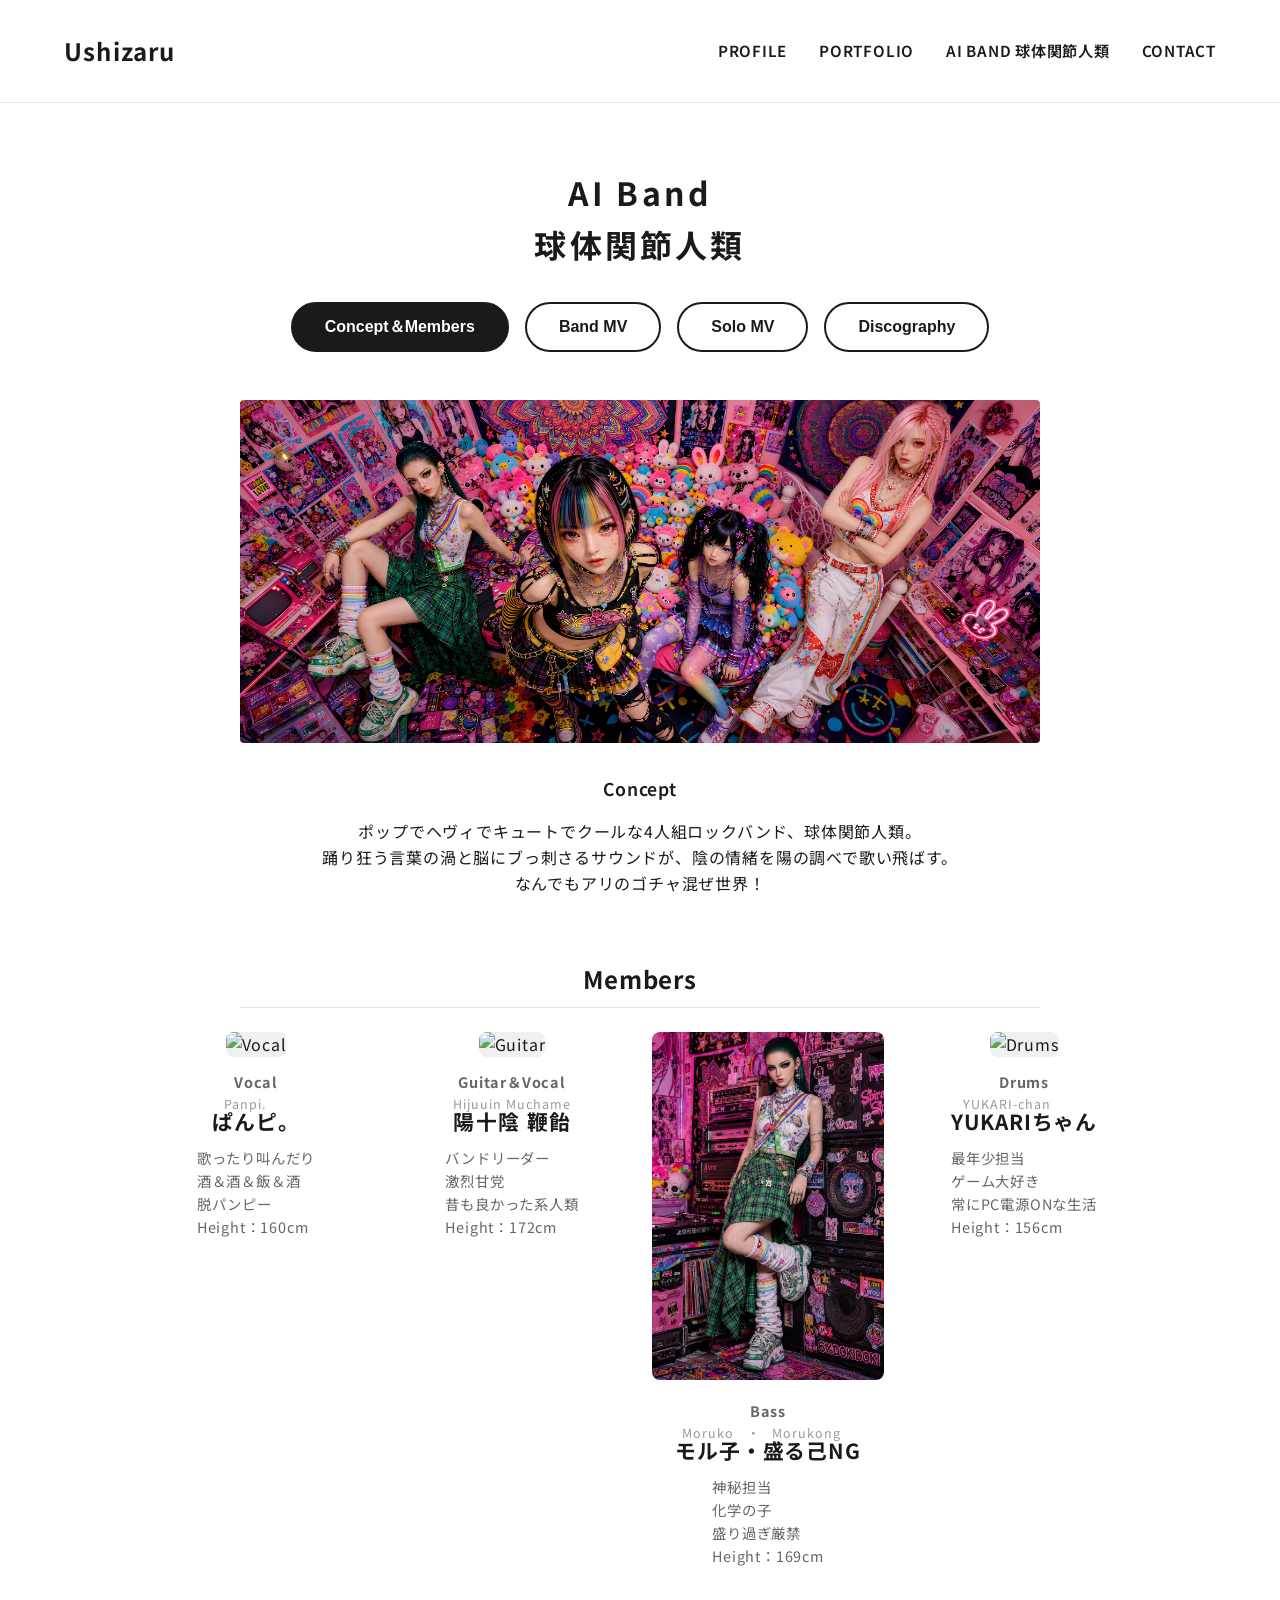
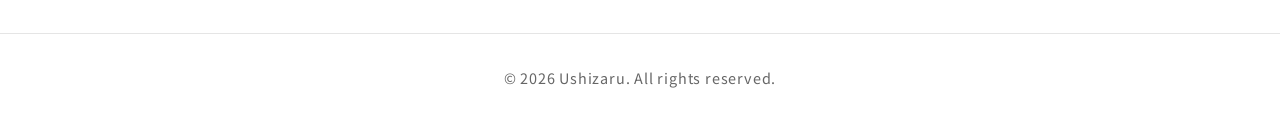
==== band.html @ 7db205f0 "Add files via upload" ====
<!DOCTYPE html>
<html lang="ja">

<head>
    <meta charset="UTF-8">
    <meta name="viewport" content="width=device-width, initial-scale=1.0">
    <title>Ushizaru | AI Band 球体関節人類</title>
    <link rel="icon" href="img/profile.jpg">
    <link rel="apple-touch-icon" href="img/profile.jpg">
    <link rel="stylesheet" href="css/style.css">
    <link rel="stylesheet" href="https://cdnjs.cloudflare.com/ajax/libs/font-awesome/6.4.0/css/all.min.css">
</head>

<body>
    <header>
        <div class="logo">
            <a href="index.html">Ushizaru</a>
        </div>
        <div class="hamburger">
            <span></span>
            <span></span>
            <span></span>
        </div>
        <nav>
            <ul class="nav-menu">
                <li><a href="profile.html">Profile</a></li>
                <li><a href="works.html">Portfolio</a></li>
                <li><a href="band.html">AI BAND 球体関節人類</a></li>
                <li><a href="contact.html">Contact</a></li>
            </ul>
        </nav>
    </header>

    <main>
        <h1 class="section-title">AI Band<br>球体関節人類</h1>

        <!-- タブボタン -->
        <div class="works-tabs" style="margin-top: 2rem;">
            <button class="tab-btn active" data-target="tab-concept">Concept＆Members</button>
            <button class="tab-btn" data-target="tab-band-mv">Band MV</button>
            <button class="tab-btn" data-target="tab-solo-mv">Solo MV</button>
            <button class="tab-btn" data-target="tab-discography">Discography</button>
        </div>

        <!-- Concept＆Members タブ -->
        <div id="tab-concept" class="tab-content active">
            <section class="band-hero">
                <!-- 球体関節人類の画像をここに入れてね -->
                <div class="band-image"
                    style="background-image: url('img/band.png'); background-size: cover; background-position: center;">
                </div>

                <div class="band-concept">
                    <p style="font-size: 1.1rem; margin-bottom: 1rem; font-weight: 600;">Concept</p>
                    <p>ポップでヘヴィでキュートでクールな4人組ロックバンド、球体関節人類。</p>
                    <p>踊り狂う言葉の渦と脳にブっ刺さるサウンドが、陰の情緒を陽の調べで歌い飛ばす。</p>
                    <p>なんでもアリのゴチャ混ぜ世界！</p>
                </div>
            </section>

            <!-- メンバー紹介などの追加セクション -->
            <h2
                style="margin-bottom: 1.5rem; text-align: center; border-bottom: 1px solid var(--border-color); padding-bottom: 0.5rem; max-width: 800px; margin-left: auto; margin-right: auto;">
                Members</h2>
            <div class="members-grid">
                <!-- メンバー1 -->
                <div class="member-card">
                    <img src="img/Vocal.png" alt="Vocal" class="member-image">
                    <div style="font-size: 0.9rem; color: #666; font-weight: bold; margin-bottom: 0.3rem;">Vocal</div>
                    <h3 style="margin-top: 0; margin-bottom: 0.5rem; font-size: 1.3rem;">
                        <ruby>ぱんピ。<rt style="font-size: 0.6em; color: #999; font-weight: normal; letter-spacing: 1px;">
                                Panpi.</rt></ruby>
                    </h3>
                    <p
                        style="font-size: 0.9rem; color: #666; text-align: left; line-height: 1.6; display: inline-block; margin: 0 auto;">
                        歌ったり叫んだり<br>
                        酒＆酒＆飯＆酒<br>
                        脱パンピー<br>
                        Height：160cm
                    </p>
                </div>
                <!-- メンバー2 -->
                <div class="member-card">
                    <img src="img/Guitar.png" alt="Guitar" class="member-image">
                    <div style="font-size: 0.9rem; color: #666; font-weight: bold; margin-bottom: 0.3rem;">Guitar＆Vocal
                    </div>
                    <h3 style="margin-top: 0; margin-bottom: 0.5rem; font-size: 1.3rem;">
                        <ruby>陽十陰 鞭飴<rt
                                style="font-size: 0.6em; color: #999; font-weight: normal; letter-spacing: 1px;">
                                Hijuuin Muchame
                            </rt></ruby>
                    </h3>
                    <p
                        style="font-size: 0.9rem; color: #666; text-align: left; line-height: 1.6; display: inline-block; margin: 0 auto;">
                        バンドリーダー<br>
                        激烈甘党<br>
                        昔も良かった系人類<br>
                        Height：172cm
                    </p>
                </div>
                <!-- メンバー3 -->
                <div class="member-card">
                    <img src="img/Bass.png" alt="Bass" class="member-image">
                    <div style="font-size: 0.9rem; color: #666; font-weight: bold; margin-bottom: 0.3rem;">Bass</div>
                    <h3 style="margin-top: 0; margin-bottom: 0.5rem; font-size: 1.3rem;">
                        <ruby>モル子・盛る己NG<rt
                                style="font-size: 0.6em; color: #999; font-weight: normal; letter-spacing: 1px;">
                                Moruko・Morukong
                            </rt></ruby>
                    </h3>
                    <p
                        style="font-size: 0.9rem; color: #666; text-align: left; line-height: 1.6; display: inline-block; margin: 0 auto;">
                        神秘担当<br>
                        化学の子<br>
                        盛り過ぎ厳禁<br>
                        Height：169cm
                    </p>
                </div>
                <!-- メンバー4 -->
                <div class="member-card">
                    <img src="img/Drums.png" alt="Drums" class="member-image">
                    <div style="font-size: 0.9rem; color: #666; font-weight: bold; margin-bottom: 0.3rem;">Drums</div>
                    <h3 style="margin-top: 0; margin-bottom: 0.5rem; font-size: 1.3rem;">
                        <ruby>YUKARIちゃん<rt
                                style="font-size: 0.6em; color: #999; font-weight: normal; letter-spacing: 1px;">
                                YUKARI-chan
                            </rt></ruby>
                    </h3>
                    <p
                        style="font-size: 0.9rem; color: #666; text-align: left; line-height: 1.6; display: inline-block; margin: 0 auto;">
                        最年少担当<br>
                        ゲーム大好き<br>
                        常にPC電源ONな生活<br>
                        Height：156cm
                    </p>
                </div>
            </div>
        </div>

        <!-- Band MV タブ -->
        <div id="tab-band-mv" class="tab-content">
            <h2
                style="margin-bottom: 1.5rem; text-align: center; border-bottom: 1px solid var(--border-color); padding-bottom: 0.5rem; max-width: 800px; margin-left: auto; margin-right: auto;">
                Band MV
            </h2>
            <div class="works-grid" style="margin-bottom: 4rem;">
                <!-- 1 -->
                <div class="work-item">
                    <div class="latest-badge">LATEST</div>
                    <div class="youtube-thumbnail" data-video-id="E4r0-ktwaiE"></div>
                    <h3 class="work-title" style="margin-top: 1rem; font-size: 1.1rem;">LEUCISM</h3>
                </div>
                <!-- 2 -->
                <div class="work-item">
                    <div class="youtube-thumbnail" data-video-id="lj90clzRVlk"></div>
                    <h3 class="work-title" style="margin-top: 1rem; font-size: 1.1rem;">夕辱晒し</h3>
                </div>
                <!-- 3 -->
                <div class="work-item">
                    <div class="youtube-thumbnail" data-video-id="AKvztmyL7lQ"></div>
                    <h3 class="work-title" style="margin-top: 1rem; font-size: 1.1rem;">真理 on ネット-MARIONETTE- Live
                        ver</h3>
                </div>
                <!-- 4 -->
                <div class="work-item">
                    <div class="youtube-thumbnail" data-video-id="7z_bVMbMSkY"></div>
                    <h3 class="work-title" style="margin-top: 1rem; font-size: 1.1rem;">金切心中反吐咲百景娯身転生</h3>
                </div>
                <!-- 5 -->
                <div class="work-item">
                    <div class="youtube-thumbnail" data-video-id="CxeiDDTMzu4"></div>
                    <h3 class="work-title" style="margin-top: 1rem; font-size: 1.1rem;">理想郷中毒</h3>
                </div>
                <!-- 6 -->
                <div class="work-item">
                    <div class="youtube-thumbnail" data-video-id="qsTCOi7Ie20"></div>
                    <h3 class="work-title" style="margin-top: 1rem; font-size: 1.1rem;">ロンジテ・アンガーロジック</h3>
                </div>
                <!-- 7 -->
                <div class="work-item">
                    <div class="youtube-thumbnail" data-video-id="27Et01QdaZ0"></div>
                    <h3 class="work-title" style="margin-top: 1rem; font-size: 1.1rem;">染幸抗幸</h3>
                </div>
                <!-- 8 -->
                <div class="work-item">
                    <div class="youtube-thumbnail" data-video-id="pUdSDhgJJxk"></div>
                    <h3 class="work-title" style="margin-top: 1rem; font-size: 1.1rem;">水とサイダー。</h3>
                </div>
                <!-- 9 -->
                <div class="work-item">
                    <div class="youtube-thumbnail" data-video-id="qEmxkUplVJE"></div>
                    <h3 class="work-title" style="margin-top: 1rem; font-size: 1.1rem;">虚無っち</h3>
                </div>
                <!-- 10 -->
                <div class="work-item">
                    <div class="youtube-thumbnail" data-video-id="flZ5TppDbv8"></div>
                    <h3 class="work-title" style="margin-top: 1rem; font-size: 1.1rem;">TOKYO百連葬</h3>
                </div>
                <!-- 11 -->
                <div class="work-item">
                    <div class="youtube-thumbnail" data-video-id="aQLSv_ZT2CM"></div>
                    <h3 class="work-title" style="margin-top: 1rem; font-size: 1.1rem;">FACIAL SADISM</h3>
                </div>
                <!-- 12 -->
                <div class="work-item">
                    <div class="youtube-thumbnail" data-video-id="zBiKCivqgqY"></div>
                    <h3 class="work-title" style="margin-top: 1rem; font-size: 1.1rem;">弩・ドールハウス</h3>
                </div>
                <!-- 13 -->
                <div class="work-item">
                    <div class="youtube-thumbnail" data-video-id="CE_X6Upo-Lg"></div>
                    <h3 class="work-title" style="margin-top: 1rem; font-size: 1.1rem;">真理 on ネット-MARIONETTE-</h3>
                </div>
                <!-- 14 -->
                <div class="work-item">
                    <div class="youtube-thumbnail" data-video-id="Fg58PLaucBs"></div>
                    <h3 class="work-title" style="margin-top: 1rem; font-size: 1.1rem;">天棄予報</h3>
                </div>
                <!-- 15 -->
                <div class="work-item">
                    <div class="youtube-thumbnail" data-video-id="m--IU5EXL2I"></div>
                    <h3 class="work-title" style="margin-top: 1rem; font-size: 1.1rem;">好Kick！</h3>
                </div>
                <!-- 16 -->
                <div class="work-item">
                    <div class="youtube-thumbnail" data-video-id="s--e0oDsD2E"></div>
                    <h3 class="work-title" style="margin-top: 1rem; font-size: 1.1rem;">公然加虐DISGUST</h3>
                </div>
                <!-- 17 -->
                <div class="work-item">
                    <div class="youtube-thumbnail" data-video-id="Iwad5uvwRS4"></div>
                    <h3 class="work-title" style="margin-top: 1rem; font-size: 1.1rem;">幸害</h3>
                </div>
                <!-- 18 -->
                <div class="work-item">
                    <div class="youtube-thumbnail" data-video-id="NyTBk6dZ0Lc"></div>
                    <h3 class="work-title" style="margin-top: 1rem; font-size: 1.1rem;">ハッピー♡パピルス攻撃</h3>
                </div>
            </div>
        </div>

        <!-- Solo MV タブ -->
        <div id="tab-solo-mv" class="tab-content">
            <h2
                style="margin-bottom: 1.5rem; text-align: center; border-bottom: 1px solid var(--border-color); padding-bottom: 0.5rem; max-width: 800px; margin-left: auto; margin-right: auto;">
                Solo MV
            </h2>
            <div class="works-grid" style="margin-bottom: 4rem;">
                <!-- 1 -->
                <div class="work-item">
                    <div class="latest-badge">LATEST</div>
                    <div class="youtube-thumbnail" data-video-id="PFSzWEXIK48"></div>
                    <h3 class="work-title" style="margin-top: 1rem; font-size: 1.1rem;">介錯異っ血♡えくすキュン死ょなー！！</h3>
                </div>
                <!-- 2 -->
                <div class="work-item">
                    <div class="youtube-thumbnail" data-video-id="9FZiJ4tY6hM"></div>
                    <h3 class="work-title" style="margin-top: 1rem; font-size: 1.1rem;">暴きゅん♡他愛乱闘</h3>
                </div>
                <!-- 3 -->
                <div class="work-item">
                    <div class="youtube-thumbnail" data-video-id="NsWInCoyZQw"></div>
                    <h3 class="work-title" style="margin-top: 1rem; font-size: 1.1rem;">疑次元sin世界</h3>
                </div>
                <!-- 4 -->
                <div class="work-item">
                    <div class="youtube-thumbnail" data-video-id="GPgui5dxl4E"></div>
                    <h3 class="work-title" style="margin-top: 1rem; font-size: 1.1rem;">VESWIANIA</h3>
                </div>
                <!-- 5 -->
                <div class="work-item">
                    <div class="youtube-thumbnail" data-video-id="AJ6N-JhRSpk"></div>
                    <h3 class="work-title" style="margin-top: 1rem; font-size: 1.1rem;">斑に薄紅</h3>
                </div>
                <!-- 6 -->
                <div class="work-item">
                    <div class="youtube-thumbnail" data-video-id="ukobfkgOa4o"></div>
                    <h3 class="work-title" style="margin-top: 1rem; font-size: 1.1rem;">やみしゅき♡堕chu獄♡ぶろっく</h3>
                </div>
                <!-- 7 -->
                <div class="work-item">
                    <div class="youtube-thumbnail" data-video-id="N46IPtscfzo"></div>
                    <h3 class="work-title" style="margin-top: 1rem; font-size: 1.1rem;">仮想エネミーネブライザー</h3>
                </div>
                <!-- 8 -->
                <div class="work-item">
                    <div class="youtube-thumbnail" data-video-id="A8GAvv8Zxw0"></div>
                    <h3 class="work-title" style="margin-top: 1rem; font-size: 1.1rem;">NETHIS SHRAGOR</h3>
                </div>
                <!-- 9 -->
                <div class="work-item">
                    <div class="youtube-thumbnail" data-video-id="DgG_gHiGgDU"></div>
                    <h3 class="work-title" style="margin-top: 1rem; font-size: 1.1rem;">鋼、幻に鳴り</h3>
                </div>
            </div>
        </div>

        <!-- Discography タブ -->
        <div id="tab-discography" class="tab-content">
            <h2
                style="margin-bottom: 1.5rem; text-align: center; border-bottom: 1px solid var(--border-color); padding-bottom: 0.5rem; max-width: 800px; margin-left: auto; margin-right: auto;">
                Discography
            </h2>
            
            <div style="max-width: 800px; margin: 0 auto 2rem auto; display: flex; flex-wrap: wrap; gap: 3rem; align-items: stretch;">
                <!-- 左側：ジャケット画像 -->
                <div style="flex: 1 1 300px; text-align: center; display: flex; align-items: center; justify-content: center;">
                    <img src="img/1st_album.png" alt="1st Album 球体関節世界" style="width: 100%; max-width: 350px; border-radius: 8px; box-shadow: 0 4px 15px rgba(0,0,0,0.2);">
                </div>
                
                <!-- 右側：アルバム情報 -->
                <div style="flex: 1 1 300px; display: flex; flex-direction: column; justify-content: space-between;">
                    <div>
                        <div style="font-weight: bold; color: var(--accent-color); margin-bottom: 0.3rem; letter-spacing: 1px; font-size: 0.9rem;">1st Digital Album</div>
                        <h3 style="font-size: 1.8rem; margin-top: 0; margin-bottom: 0.8rem;">球体関節世界</h3>
                        <h4 style="font-size: 1rem; border-bottom: 1px solid var(--border-color); padding-bottom: 0.2rem; margin-bottom: 0.5rem; margin-top: 0;">Track List</h4>
                    </div>
                    
                    <ol style="padding-left: 1.5rem; margin: 0; font-size: 0.95rem; color: var(--text-color); display: flex; flex-direction: column; justify-content: space-between; flex-grow: 1;">
                        <li>真理 on ネット-MARIONETTE-</li>
                        <li>弩・ドールハウス</li>
                        <li>FACIAL SADISM</li>
                        <li>虚無っち</li>
                        <li>公然加虐DISGUST</li>
                        <li>幸害</li>
                        <li>ハッピー♡パピルス攻撃</li>
                        <li>染幸抗幸</li>
                        <li>TOKYO百連葬</li>
                        <li>好Kick！</li>
                    </ol>
                </div>
            </div>

            <!-- Streaming リンク -->
            <div style="max-width: 800px; margin: 0 auto 4rem auto; text-align: center;">
                <h4 style="font-size: 1.1rem; border-bottom: 1px solid var(--border-color); padding-bottom: 0.3rem; margin-bottom: 1.5rem; display: inline-block; padding-left: 2rem; padding-right: 2rem;">Streaming</h4>
                <div style="display: flex; gap: 1rem; flex-wrap: wrap; justify-content: center;">
                    <a href="https://open.spotify.com/intl-ja/album/6JpX0TifDJqMHod8PRJI2B" target="_blank" rel="noopener noreferrer" style="display: inline-flex; align-items: center; gap: 0.5rem; background: #1DB954; color: white; padding: 0.8rem 1.5rem; border-radius: 30px; text-decoration: none; font-weight: bold; transition: opacity 0.3s; cursor: pointer;">
                        <i class="fa-brands fa-spotify" style="font-size: 1.2rem;"></i> Spotify
                    </a>
                    <a href="https://music.apple.com/au/album/%E7%90%83%E4%BD%93%E9%96%A2%E7%AF%80%E4%B8%96%E7%95%8C/1853842646" target="_blank" rel="noopener noreferrer" style="display: inline-flex; align-items: center; gap: 0.5rem; background: #FA243C; color: white; padding: 0.8rem 1.5rem; border-radius: 30px; text-decoration: none; font-weight: bold; transition: opacity 0.3s; cursor: pointer;">
                        <i class="fa-brands fa-apple" style="font-size: 1.2rem;"></i> Apple Music
                    </a>
                </div>
            </div>
        </div>

    </main>

    <footer>
        <p>&copy; 2026 Ushizaru. All rights reserved.</p>
    </footer>

    <script src="js/main.js"></script>
</body>

</html>
---- css/style.css ----
@import url('https://fonts.googleapis.com/css2?family=Inter:wght@400;600&family=Noto+Sans+JP:wght@400;500;700&display=swap');

:root {
  --bg-color: #ffffff;
  --text-color: #1a1a1a;
  --accent-color: #000000;
  --border-color: #e5e5e5;
  --hover-color: #666666;
}

* {
  margin: 0;
  padding: 0;
  box-sizing: border-box;
}

body {
  font-family: "Yu Gothic Medium", "游ゴシック Medium", YuGothic, "游ゴシック体", "Noto Sans JP", sans-serif;
  background-color: var(--bg-color);
  color: var(--text-color);
  line-height: 1.6;
  font-size: 16px;
  letter-spacing: 0.05em;
}

a {
  color: var(--text-color);
  text-decoration: none;
  transition: color 0.3s ease;
}

a:hover {
  color: var(--hover-color);
}

/* Header & Navigation */
header {
  padding: 2rem 5%;
  display: flex;
  justify-content: space-between;
  align-items: center;
  border-bottom: 1px solid var(--border-color);
  background-color: var(--bg-color);
  position: sticky;
  top: 0;
  z-index: 100;
}

.logo a {
  font-size: 1.5rem;
  font-weight: 700;
  letter-spacing: 0.05em;
}

.nav-menu {
  display: flex;
  list-style: none;
  gap: 2rem;
}

.nav-menu li a {
  font-weight: 600;
  font-size: 0.95rem;
  text-transform: uppercase;
  letter-spacing: 0.05em;
}

/* Hamburger Menu (Mobile) */
.hamburger {
  display: none;
  cursor: pointer;
  flex-direction: column;
  gap: 5px;
}

.hamburger span {
  display: block;
  width: 25px;
  height: 2px;
  background-color: var(--text-color);
  transition: all 0.3s ease;
}

/* Main Content */
main {
  padding: 4rem 5%;
  max-width: 1200px;
  margin: 0 auto;
  min-height: calc(100vh - 200px);
}

.section-title {
  font-size: 2rem;
  margin-bottom: 2rem;
  text-align: center;
  font-weight: 700;
  letter-spacing: 0.1em;
}

/* Profile Section */
.profile-section {
  display: flex;
  gap: 4rem;
  align-items: flex-start;
  margin-top: 2rem;
}

.profile-image {
  flex: 1;
  max-width: 400px;
}

.profile-image img {
  width: 100%;
  height: auto;
  aspect-ratio: 1/1;
  object-fit: cover;
  background-color: #f0f0f0;
  border-radius: 4px;
}

.profile-info {
  flex: 2;
}

.profile-name {
  font-size: 1.8rem;
  margin-bottom: 1rem;
}

.profile-bio {
  margin-bottom: 2rem;
  color: #444;
}

.achievement-list {
  list-style: none;
}

.achievement-list li {
  margin-bottom: 0.8rem;
  padding-left: 1.5rem;
  position: relative;
}

.achievement-list li::before {
  content: "—";
  position: absolute;
  left: 0;
  color: var(--hover-color);
}

/* Works Gallery */
.works-grid {
  display: grid;
  grid-template-columns: repeat(auto-fill, minmax(380px, 1fr));
  gap: 2rem;
  margin-top: 2rem;
}

.work-item {
  border: 1px solid var(--border-color);
  padding: 1rem;
  border-radius: 4px;
  transition: transform 0.3s ease;
  position: relative;
}

.latest-badge {
  position: absolute;
  top: 1rem;
  left: 1rem;
  background-color: #e60012;
  color: #fff;
  padding: 0.3rem 0.8rem;
  font-size: 0.8rem;
  font-weight: bold;
  border-radius: 4px 0 8px 0;
  z-index: 10;
  pointer-events: none;
  letter-spacing: 1px;
  box-shadow: 2px 2px 5px rgba(0,0,0,0.3);
}

.work-item:hover {
  transform: translateY(-5px);
}

.work-placeholder {
  width: 100%;
  aspect-ratio: 16/9;
  background-color: #f0f0f0;
  display: flex;
  align-items: center;
  justify-content: center;
  color: #999;
  margin-bottom: 1rem;
  border-radius: 2px;
}

.work-title {
  font-size: 1.2rem;
  margin-bottom: 0.5rem;
}

.work-desc {
  font-size: 0.9rem;
  color: #666;
}

/* Band Section */
.band-hero {
  text-align: center;
  margin-bottom: 4rem;
}

.band-image {
  width: 100%;
  max-width: 800px;
  aspect-ratio: 21/9;
  background-color: #f0f0f0;
  margin: 0 auto 2rem;
  display: flex;
  align-items: center;
  justify-content: center;
  color: #999;
  border-radius: 4px;
}

.band-concept {
  max-width: 800px;
  margin: 0 auto 3rem;
  text-align: center;
}

/* Contact Form */
.contact-container {
  max-width: 600px;
  margin: 0 auto;
}

.sns-links {
  display: flex;
  justify-content: center;
  gap: 1.5rem;
  margin-bottom: 3rem;
}

.sns-links a {
  font-size: 1.1rem;
  padding: 0.5rem 1rem;
  border: 1px solid var(--border-color);
  border-radius: 4px;
}

.sns-links a:hover {
  background-color: var(--accent-color);
  color: var(--bg-color);
}

.form-group {
  margin-bottom: 1.5rem;
}

.form-group label {
  display: block;
  margin-bottom: 0.5rem;
  font-weight: 600;
}

.form-group input,
.form-group textarea {
  width: 100%;
  padding: 0.8rem;
  border: 1px solid var(--border-color);
  border-radius: 4px;
  font-family: inherit;
  font-size: 1rem;
}

.form-group textarea {
  resize: vertical;
  min-height: 150px;
}

.submit-btn {
  background-color: var(--accent-color);
  color: var(--bg-color);
  border: none;
  padding: 1rem 2rem;
  font-size: 1rem;
  font-weight: 600;
  cursor: pointer;
  border-radius: 4px;
  width: 100%;
  transition: background-color 0.3s ease;
}

.submit-btn:hover {
  background-color: var(--hover-color);
}

/* YouTube Thumbnail & Modal */
.youtube-thumbnail {
  position: relative;
  width: 100%;
  padding-top: 56.25%; /* 16:9 Aspect Ratio */
  background-color: #000;
  cursor: pointer;
  border-radius: 4px;
  overflow: hidden;
  margin-bottom: 1rem;
}

.youtube-thumbnail img {
  position: absolute;
  top: 0;
  left: 0;
  width: 100%;
  height: 100%;
  object-fit: cover;
  opacity: 0.7;
  transition: opacity 0.3s ease;
}

.youtube-thumbnail:hover img {
  opacity: 1;
}

/* Play Icon Overlay */
.youtube-thumbnail::after {
  content: '\f144'; /* FontAwesome play-circle icon */
  font-family: 'Font Awesome 6 Free';
  font-weight: 900;
  position: absolute;
  top: 50%;
  left: 50%;
  transform: translate(-50%, -50%);
  font-size: 4rem;
  color: rgba(255, 255, 255, 0.9);
  transition: color 0.3s ease;
  pointer-events: none; /* Prevents icon from blocking clicks */
}

.youtube-thumbnail:hover::after {
  color: #ff0000; /* YouTube Red on hover */
}

/* Video Modal */
.video-modal {
  display: none; /* Hidden by default */
  position: fixed;
  top: 0;
  left: 0;
  width: 100vw;
  height: 100vh;
  background-color: rgba(0, 0, 0, 0.9); /* Dark background */
  z-index: 1000;
  justify-content: center;
  align-items: center;
}

.video-modal.active {
  display: flex; /* Show when active */
}

.video-modal-content {
  position: relative;
  width: 90%;
  max-width: 1000px;
  aspect-ratio: 16/9;
  background-color: #000;
  border-radius: 8px;
  box-shadow: 0 10px 30px rgba(0,0,0,0.5);
}

.video-modal-content iframe {
  width: 100%;
  height: 100%;
  border-radius: 8px;
}

.video-modal-close {
  position: absolute;
  top: -40px;
  right: 0;
  color: #fff;
  font-size: 2rem;
  cursor: pointer;
  background: none;
  border: none;
}

.video-modal-close:hover {
  color: #ccc;
}

/* Footer */
footer {
  text-align: center;
  padding: 2rem;
  border-top: 1px solid var(--border-color);
  font-size: 0.9rem;
  color: #666;
}

/* Works Tabs */
.works-tabs {
  display: flex;
  justify-content: center;
  gap: 1rem;
  margin-bottom: 3rem;
}

.tab-btn {
  padding: 0.8rem 2rem;
  font-size: 1rem;
  font-weight: 600;
  background-color: var(--bg-color);
  color: var(--text-color);
  border: 2px solid var(--text-color);
  border-radius: 30px;
  cursor: pointer;
  transition: all 0.3s ease;
}

.tab-btn:hover {
  background-color: var(--hover-color);
  color: var(--bg-color);
  border-color: var(--hover-color);
}

.tab-btn.active {
  background-color: var(--text-color);
  color: var(--bg-color);
}

.tab-content {
  display: none;
}

.tab-content.active {
  display: block;
  animation: fadeIn 0.5s ease;
}

@keyframes fadeIn {
  from { opacity: 0; transform: translateY(10px); }
  to { opacity: 1; transform: translateY(0); }
}

/* Band Members Grid */
.members-grid {
  display: grid;
  grid-template-columns: repeat(4, 1fr);
  gap: 1.5rem;
  max-width: 1000px;
  margin: 0 auto;
}

.member-card {
  text-align: center;
}

.member-image {
  width: 100%;
  aspect-ratio: 2/3;
  object-fit: cover;
  border-radius: 8px;
  margin-bottom: 0.8rem;
  background-color: #f0f0f0;
}

/* Responsive Design */
@media screen and (max-width: 768px) {
  .hamburger {
    display: flex;
  }

  .members-grid {
    grid-template-columns: repeat(2, 1fr);
    gap: 1rem;
  }

  .nav-menu {
    position: fixed;
    top: 0;
    right: -100%;
    width: 250px;
    height: 100vh;
    background-color: var(--bg-color);
    flex-direction: column;
    padding: 80px 2rem 2rem;
    border-left: 1px solid var(--border-color);
    transition: right 0.3s ease;
  }

  .nav-menu.active {
    right: 0;
  }

  .hamburger.active span:nth-child(1) {
    transform: translateY(7px) rotate(45deg);
  }

  .hamburger.active span:nth-child(2) {
    opacity: 0;
  }

  .hamburger.active span:nth-child(3) {
    transform: translateY(-7px) rotate(-45deg);
  }

  .profile-section {
    flex-direction: column;
    gap: 2rem;
  }
  
  .profile-image {
    max-width: 100%;
  }
}
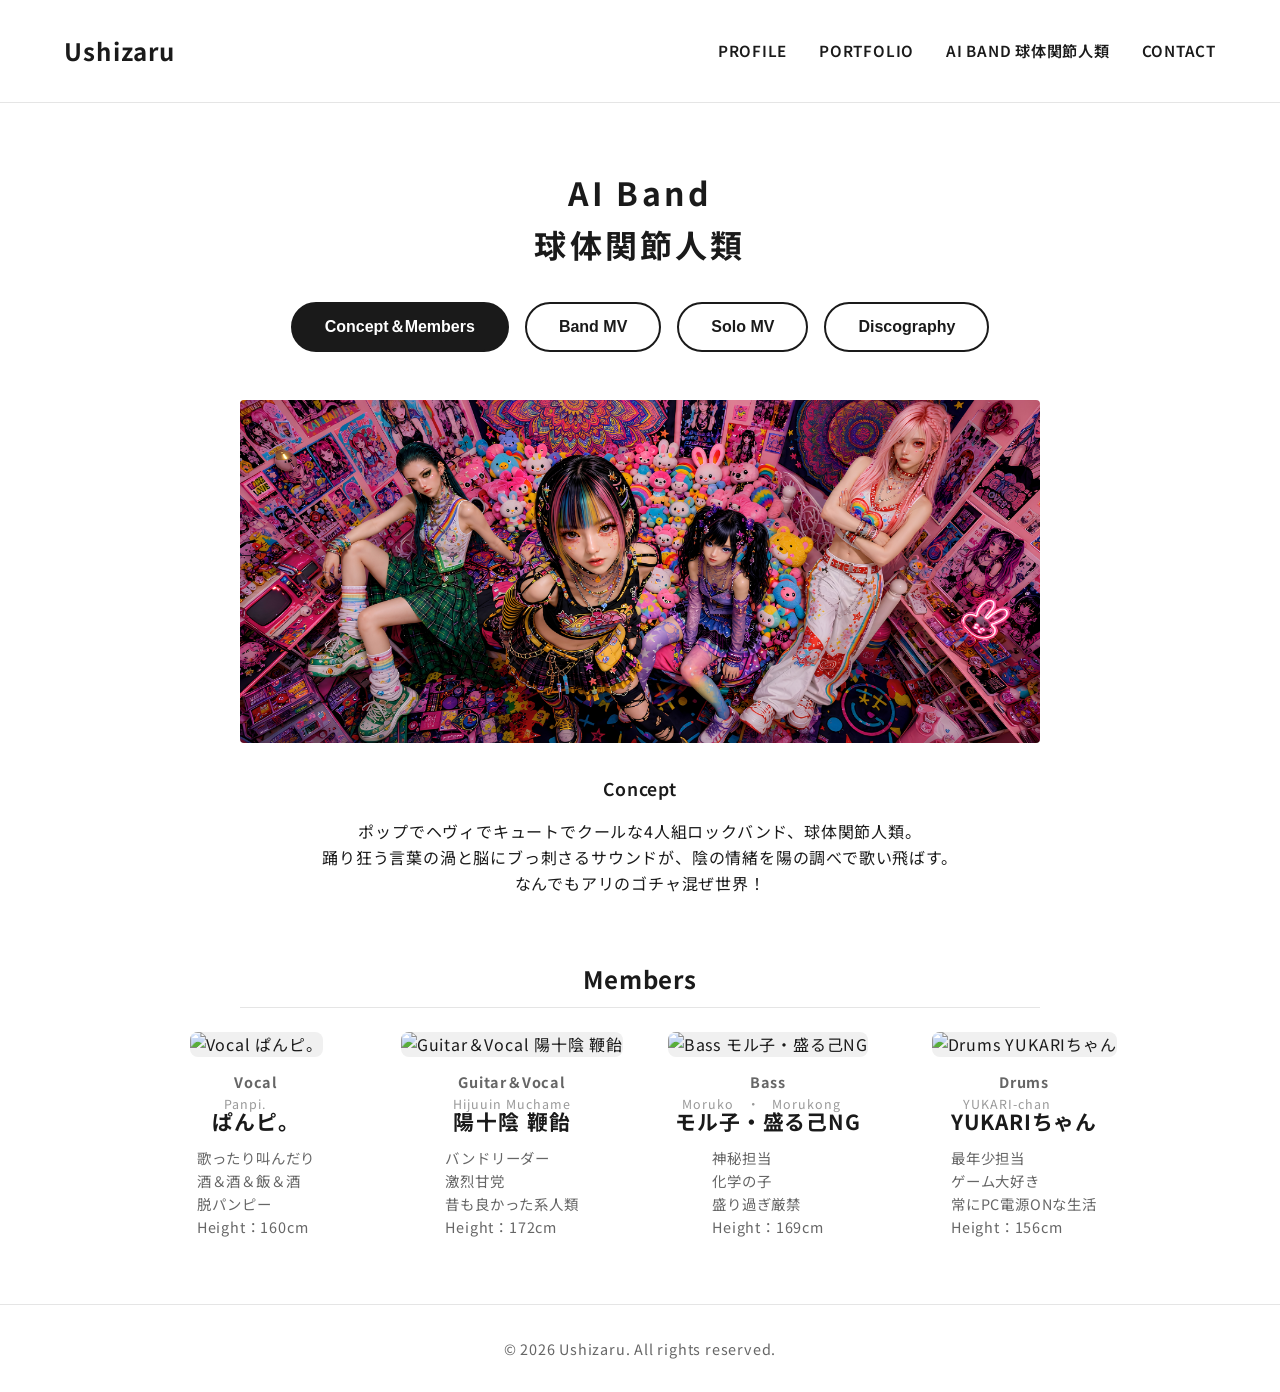
==== commit 6bcf350f: "Add files via upload" ====
--- a/band.html
+++ b/band.html
@@ -4,11 +4,16 @@
 <head>
     <meta charset="UTF-8">
     <meta name="viewport" content="width=device-width, initial-scale=1.0">
+    <meta name="description" content="UshizaruによるAIロックバンド『球体関節人類』のメンバー、MV、ディスコグラフィーを紹介。">
+    <meta property="og:type" content="website">
+    <meta property="og:title" content="AI BAND 球体関節人類 | Ushizaru">
+    <meta property="og:description" content="ポップでヘヴィでキュートでクールな4人組AIロックバンド、球体関節人類。">
+    <meta name="twitter:card" content="summary">
     <title>Ushizaru | AI Band 球体関節人類</title>
     <link rel="icon" href="img/profile.jpg">
     <link rel="apple-touch-icon" href="img/profile.jpg">
     <link rel="stylesheet" href="css/style.css">
-    <link rel="stylesheet" href="https://cdnjs.cloudflare.com/ajax/libs/font-awesome/6.4.0/css/all.min.css">
+    <link rel="stylesheet" href="https://cdnjs.cloudflare.com/ajax/libs/font-awesome/6.5.2/css/all.min.css">
 </head>
 
 <body>
@@ -16,16 +21,16 @@
         <div class="logo">
             <a href="index.html">Ushizaru</a>
         </div>
-        <div class="hamburger">
+        <div class="hamburger" role="button" tabindex="0" aria-label="メニューを開く" aria-expanded="false" aria-controls="global-navigation">
             <span></span>
             <span></span>
             <span></span>
         </div>
-        <nav>
+        <nav id="global-navigation" aria-label="メインナビゲーション">
             <ul class="nav-menu">
                 <li><a href="profile.html">Profile</a></li>
                 <li><a href="works.html">Portfolio</a></li>
-                <li><a href="band.html">AI BAND 球体関節人類</a></li>
+                <li><a href="band.html" aria-current="page">AI BAND 球体関節人類</a></li>
                 <li><a href="contact.html">Contact</a></li>
             </ul>
         </nav>
@@ -35,15 +40,15 @@
         <h1 class="section-title">AI Band<br>球体関節人類</h1>
 
         <!-- タブボタン -->
-        <div class="works-tabs" style="margin-top: 2rem;">
-            <button class="tab-btn active" data-target="tab-concept">Concept＆Members</button>
-            <button class="tab-btn" data-target="tab-band-mv">Band MV</button>
-            <button class="tab-btn" data-target="tab-solo-mv">Solo MV</button>
-            <button class="tab-btn" data-target="tab-discography">Discography</button>
+        <div class="works-tabs" role="tablist" aria-label="球体関節人類のコンテンツ" style="margin-top: 2rem;">
+            <button class="tab-btn active" type="button" role="tab" aria-selected="true" aria-controls="tab-concept" data-target="tab-concept">Concept＆Members</button>
+            <button class="tab-btn" type="button" role="tab" aria-selected="false" aria-controls="tab-band-mv" data-target="tab-band-mv">Band MV</button>
+            <button class="tab-btn" type="button" role="tab" aria-selected="false" aria-controls="tab-solo-mv" data-target="tab-solo-mv">Solo MV</button>
+            <button class="tab-btn" type="button" role="tab" aria-selected="false" aria-controls="tab-discography" data-target="tab-discography">Discography</button>
         </div>
 
         <!-- Concept＆Members タブ -->
-        <div id="tab-concept" class="tab-content active">
+        <div id="tab-concept" class="tab-content active" role="tabpanel">
             <section class="band-hero">
                 <!-- 球体関節人類の画像をここに入れてね -->
                 <div class="band-image"
@@ -65,7 +70,7 @@
             <div class="members-grid">
                 <!-- メンバー1 -->
                 <div class="member-card">
-                    <img src="img/Vocal.png" alt="Vocal" class="member-image">
+                    <img src="img/Vocal.jpg" alt="Vocal ぱんピ。" class="member-image" width="1696" height="2528" loading="lazy" decoding="async">
                     <div style="font-size: 0.9rem; color: #666; font-weight: bold; margin-bottom: 0.3rem;">Vocal</div>
                     <h3 style="margin-top: 0; margin-bottom: 0.5rem; font-size: 1.3rem;">
                         <ruby>ぱんピ。<rt style="font-size: 0.6em; color: #999; font-weight: normal; letter-spacing: 1px;">
@@ -81,7 +86,7 @@
                 </div>
                 <!-- メンバー2 -->
                 <div class="member-card">
-                    <img src="img/Guitar.png" alt="Guitar" class="member-image">
+                    <img src="img/Guitar.jpg" alt="Guitar＆Vocal 陽十陰 鞭飴" class="member-image" width="1429" height="2144" loading="lazy" decoding="async">
                     <div style="font-size: 0.9rem; color: #666; font-weight: bold; margin-bottom: 0.3rem;">Guitar＆Vocal
                     </div>
                     <h3 style="margin-top: 0; margin-bottom: 0.5rem; font-size: 1.3rem;">
@@ -100,7 +105,7 @@
                 </div>
                 <!-- メンバー3 -->
                 <div class="member-card">
-                    <img src="img/Bass.png" alt="Bass" class="member-image">
+                    <img src="img/Bass.jpg" alt="Bass モル子・盛る己NG" class="member-image" width="866" height="1298" loading="lazy" decoding="async">
                     <div style="font-size: 0.9rem; color: #666; font-weight: bold; margin-bottom: 0.3rem;">Bass</div>
                     <h3 style="margin-top: 0; margin-bottom: 0.5rem; font-size: 1.3rem;">
                         <ruby>モル子・盛る己NG<rt
@@ -118,7 +123,7 @@
                 </div>
                 <!-- メンバー4 -->
                 <div class="member-card">
-                    <img src="img/Drums.png" alt="Drums" class="member-image">
+                    <img src="img/Drums.jpg" alt="Drums YUKARIちゃん" class="member-image" width="1363" height="2045" loading="lazy" decoding="async">
                     <div style="font-size: 0.9rem; color: #666; font-weight: bold; margin-bottom: 0.3rem;">Drums</div>
                     <h3 style="margin-top: 0; margin-bottom: 0.5rem; font-size: 1.3rem;">
                         <ruby>YUKARIちゃん<rt
@@ -138,7 +143,7 @@
         </div>
 
         <!-- Band MV タブ -->
-        <div id="tab-band-mv" class="tab-content">
+        <div id="tab-band-mv" class="tab-content" role="tabpanel" hidden>
             <h2
                 style="margin-bottom: 1.5rem; text-align: center; border-bottom: 1px solid var(--border-color); padding-bottom: 0.5rem; max-width: 800px; margin-left: auto; margin-right: auto;">
                 Band MV
@@ -147,10 +152,15 @@
                 <!-- 1 -->
                 <div class="work-item">
                     <div class="latest-badge">LATEST</div>
+                    <div class="youtube-thumbnail" data-video-id="AbqAYPVd82k"></div>
+                    <h3 class="work-title" style="margin-top: 1rem; font-size: 1.1rem;">飴ちゃま舐めプ</h3>
+                </div>
+                <!-- 2 -->
+                <div class="work-item">
                     <div class="youtube-thumbnail" data-video-id="E4r0-ktwaiE"></div>
                     <h3 class="work-title" style="margin-top: 1rem; font-size: 1.1rem;">LEUCISM</h3>
                 </div>
-                <!-- 2 -->
+                <!-- 3 -->
                 <div class="work-item">
                     <div class="youtube-thumbnail" data-video-id="lj90clzRVlk"></div>
                     <h3 class="work-title" style="margin-top: 1rem; font-size: 1.1rem;">夕辱晒し</h3>
@@ -240,7 +250,7 @@
         </div>
 
         <!-- Solo MV タブ -->
-        <div id="tab-solo-mv" class="tab-content">
+        <div id="tab-solo-mv" class="tab-content" role="tabpanel" hidden>
             <h2
                 style="margin-bottom: 1.5rem; text-align: center; border-bottom: 1px solid var(--border-color); padding-bottom: 0.5rem; max-width: 800px; margin-left: auto; margin-right: auto;">
                 Solo MV
@@ -296,7 +306,7 @@
         </div>
 
         <!-- Discography タブ -->
-        <div id="tab-discography" class="tab-content">
+        <div id="tab-discography" class="tab-content" role="tabpanel" hidden>
             <h2
                 style="margin-bottom: 1.5rem; text-align: center; border-bottom: 1px solid var(--border-color); padding-bottom: 0.5rem; max-width: 800px; margin-left: auto; margin-right: auto;">
                 Discography
@@ -305,7 +315,7 @@
             <div style="max-width: 800px; margin: 0 auto 2rem auto; display: flex; flex-wrap: wrap; gap: 3rem; align-items: stretch;">
                 <!-- 左側：ジャケット画像 -->
                 <div style="flex: 1 1 300px; text-align: center; display: flex; align-items: center; justify-content: center;">
-                    <img src="img/1st_album.png" alt="1st Album 球体関節世界" style="width: 100%; max-width: 350px; border-radius: 8px; box-shadow: 0 4px 15px rgba(0,0,0,0.2);">
+                    <img src="img/1st_album.jpg" alt="1st Album 球体関節世界" width="2048" height="2048" loading="lazy" decoding="async" style="width: 100%; height: auto; max-width: 350px; border-radius: 8px; box-shadow: 0 4px 15px rgba(0,0,0,0.2);">
                 </div>
                 
                 <!-- 右側：アルバム情報 -->
@@ -354,4 +364,4 @@
     <script src="js/main.js"></script>
 </body>
 
-</html>+</html>
--- a/css/style.css
+++ b/css/style.css
@@ -33,6 +33,16 @@
   color: var(--hover-color);
 }
 
+:focus-visible {
+  outline: 3px solid #ffcc00;
+  outline-offset: 3px;
+}
+
+body.menu-open,
+body.modal-open {
+  overflow: hidden;
+}
+
 /* Header & Navigation */
 header {
   padding: 2rem 5%;
@@ -71,6 +81,12 @@
   cursor: pointer;
   flex-direction: column;
   gap: 5px;
+  z-index: 1000;
+  position: relative;
+}
+
+.hamburger:focus-visible {
+  border-radius: 2px;
 }
 
 .hamburger span {
@@ -148,6 +164,11 @@
   position: absolute;
   left: 0;
   color: var(--hover-color);
+}
+
+.achievement-list .award-compact {
+  letter-spacing: 0.02em;
+  white-space: nowrap;
 }
 
 /* Works Gallery */
@@ -410,6 +431,7 @@
   justify-content: center;
   gap: 1rem;
   margin-bottom: 3rem;
+  flex-wrap: wrap;
 }
 
 .tab-btn {
@@ -444,9 +466,24 @@
   animation: fadeIn 0.5s ease;
 }
 
+.tab-content[hidden] {
+  display: none;
+}
+
 @keyframes fadeIn {
   from { opacity: 0; transform: translateY(10px); }
   to { opacity: 1; transform: translateY(0); }
+}
+
+@media (prefers-reduced-motion: reduce) {
+  *,
+  *::before,
+  *::after {
+    scroll-behavior: auto !important;
+    transition-duration: 0.01ms !important;
+    animation-duration: 0.01ms !important;
+    animation-iteration-count: 1 !important;
+  }
 }
 
 /* Band Members Grid */
@@ -464,6 +501,7 @@
 
 .member-image {
   width: 100%;
+  height: auto;
   aspect-ratio: 2/3;
   object-fit: cover;
   border-radius: 8px;
@@ -473,6 +511,10 @@
 
 /* Responsive Design */
 @media screen and (max-width: 768px) {
+  .achievement-list .award-compact {
+    white-space: normal;
+  }
+
   .hamburger {
     display: flex;
   }
@@ -480,6 +522,18 @@
   .members-grid {
     grid-template-columns: repeat(2, 1fr);
     gap: 1rem;
+  }
+
+  .works-grid {
+    grid-template-columns: 1fr;
+  }
+
+  .member-card h3 {
+    font-size: 1.05rem !important;
+  }
+
+  .member-card p {
+    font-size: 0.8rem !important;
   }
 
   .nav-menu {
@@ -493,6 +547,7 @@
     padding: 80px 2rem 2rem;
     border-left: 1px solid var(--border-color);
     transition: right 0.3s ease;
+    z-index: 999;
   }
 
   .nav-menu.active {
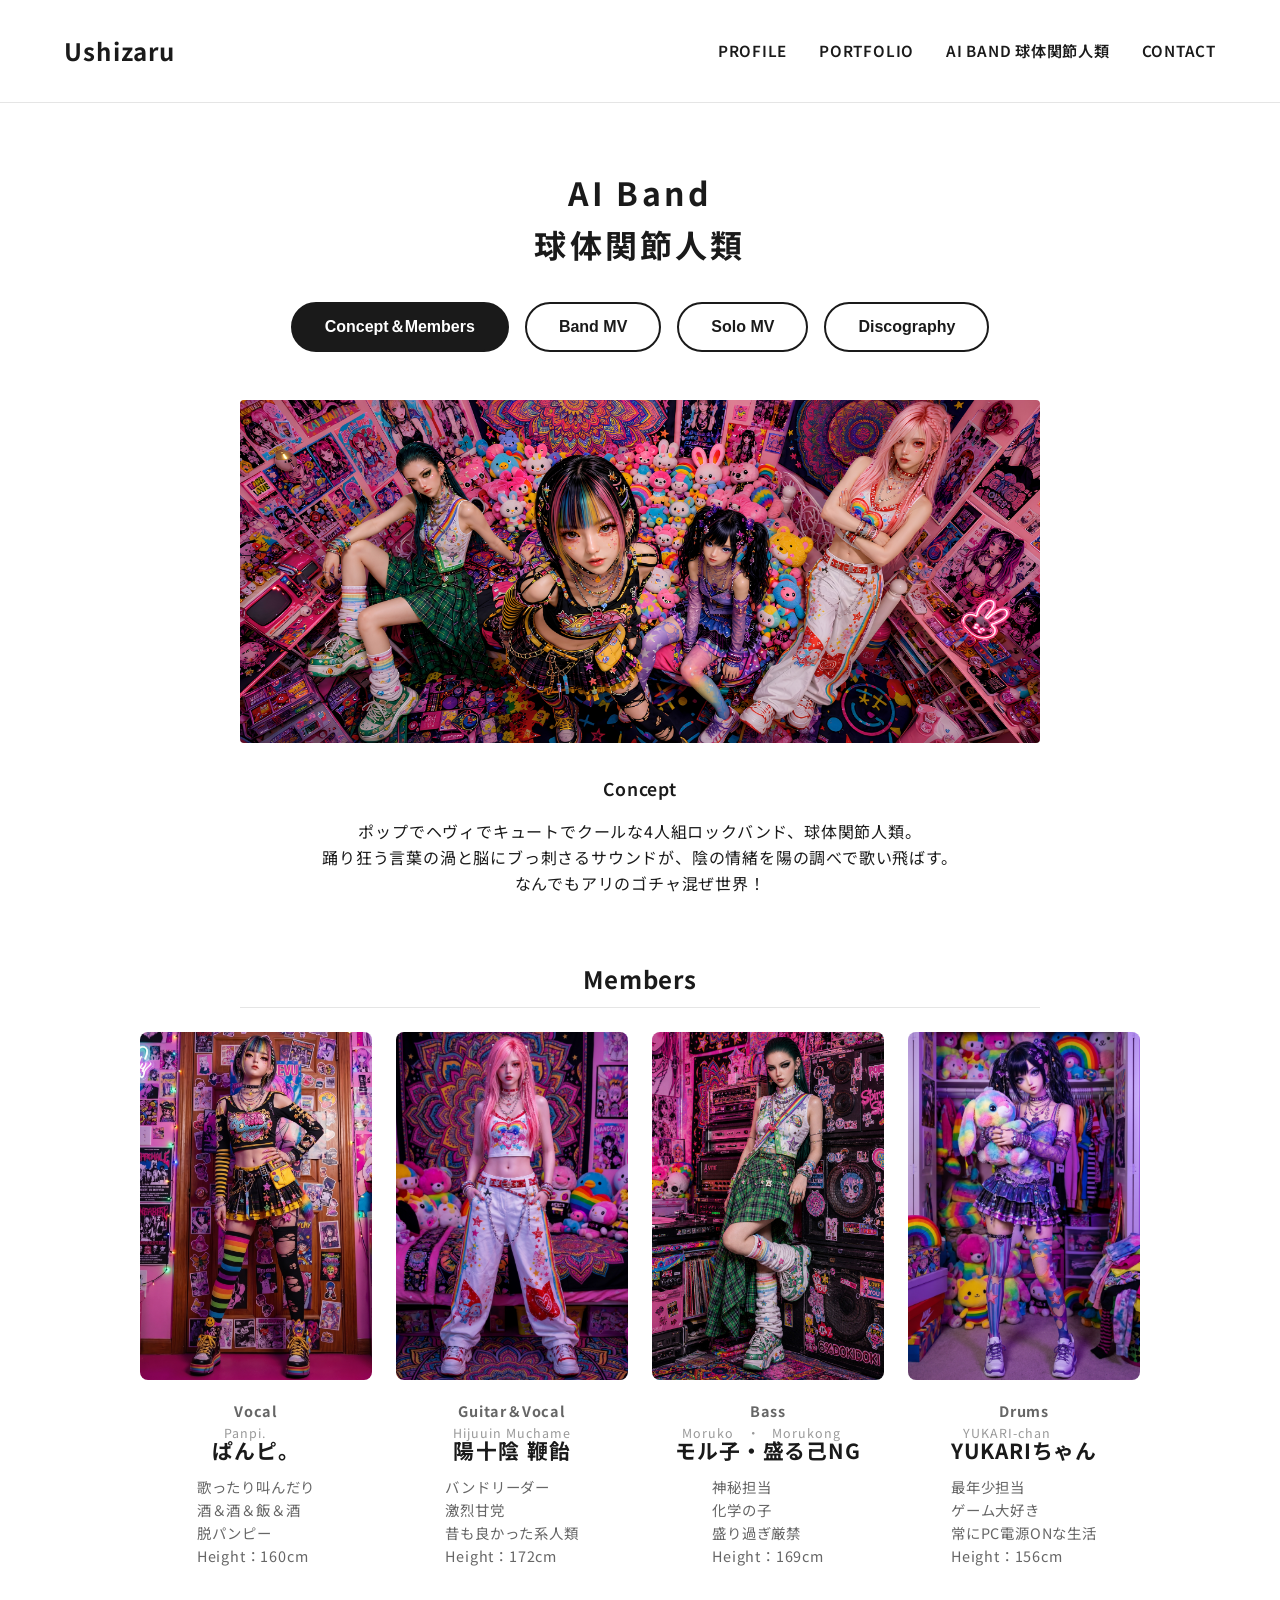
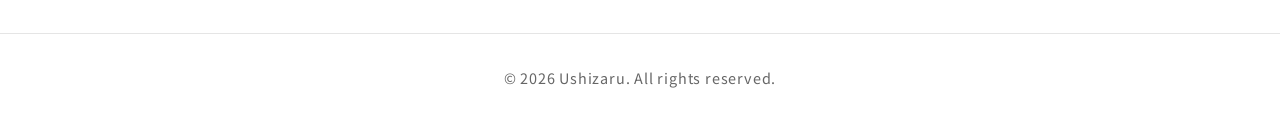
==== commit 3cc23a42: "Add files via upload" ====
--- a/band.html
+++ b/band.html
@@ -149,9 +149,17 @@
                 Band MV
             </h2>
             <div class="works-grid" style="margin-bottom: 4rem;">
+                <div class="work-item">
+                    <div class="latest-badge">LATEST</div>
+                    <div class="youtube-thumbnail" data-video-id="ZnunytN2Ge0"></div>
+                    <h3 class="work-title" style="margin-top: 1rem; font-size: 1.1rem;">The Ultimate Heartwarming Story</h3>
+                </div>
+                <div class="work-item">
+                    <div class="youtube-thumbnail" data-video-id="Zvtn9xEErIQ"></div>
+                    <h3 class="work-title" style="margin-top: 1rem; font-size: 1.1rem;">暴露ニウム</h3>
+                </div>
                 <!-- 1 -->
                 <div class="work-item">
-                    <div class="latest-badge">LATEST</div>
                     <div class="youtube-thumbnail" data-video-id="AbqAYPVd82k"></div>
                     <h3 class="work-title" style="margin-top: 1rem; font-size: 1.1rem;">飴ちゃま舐めプ</h3>
                 </div>
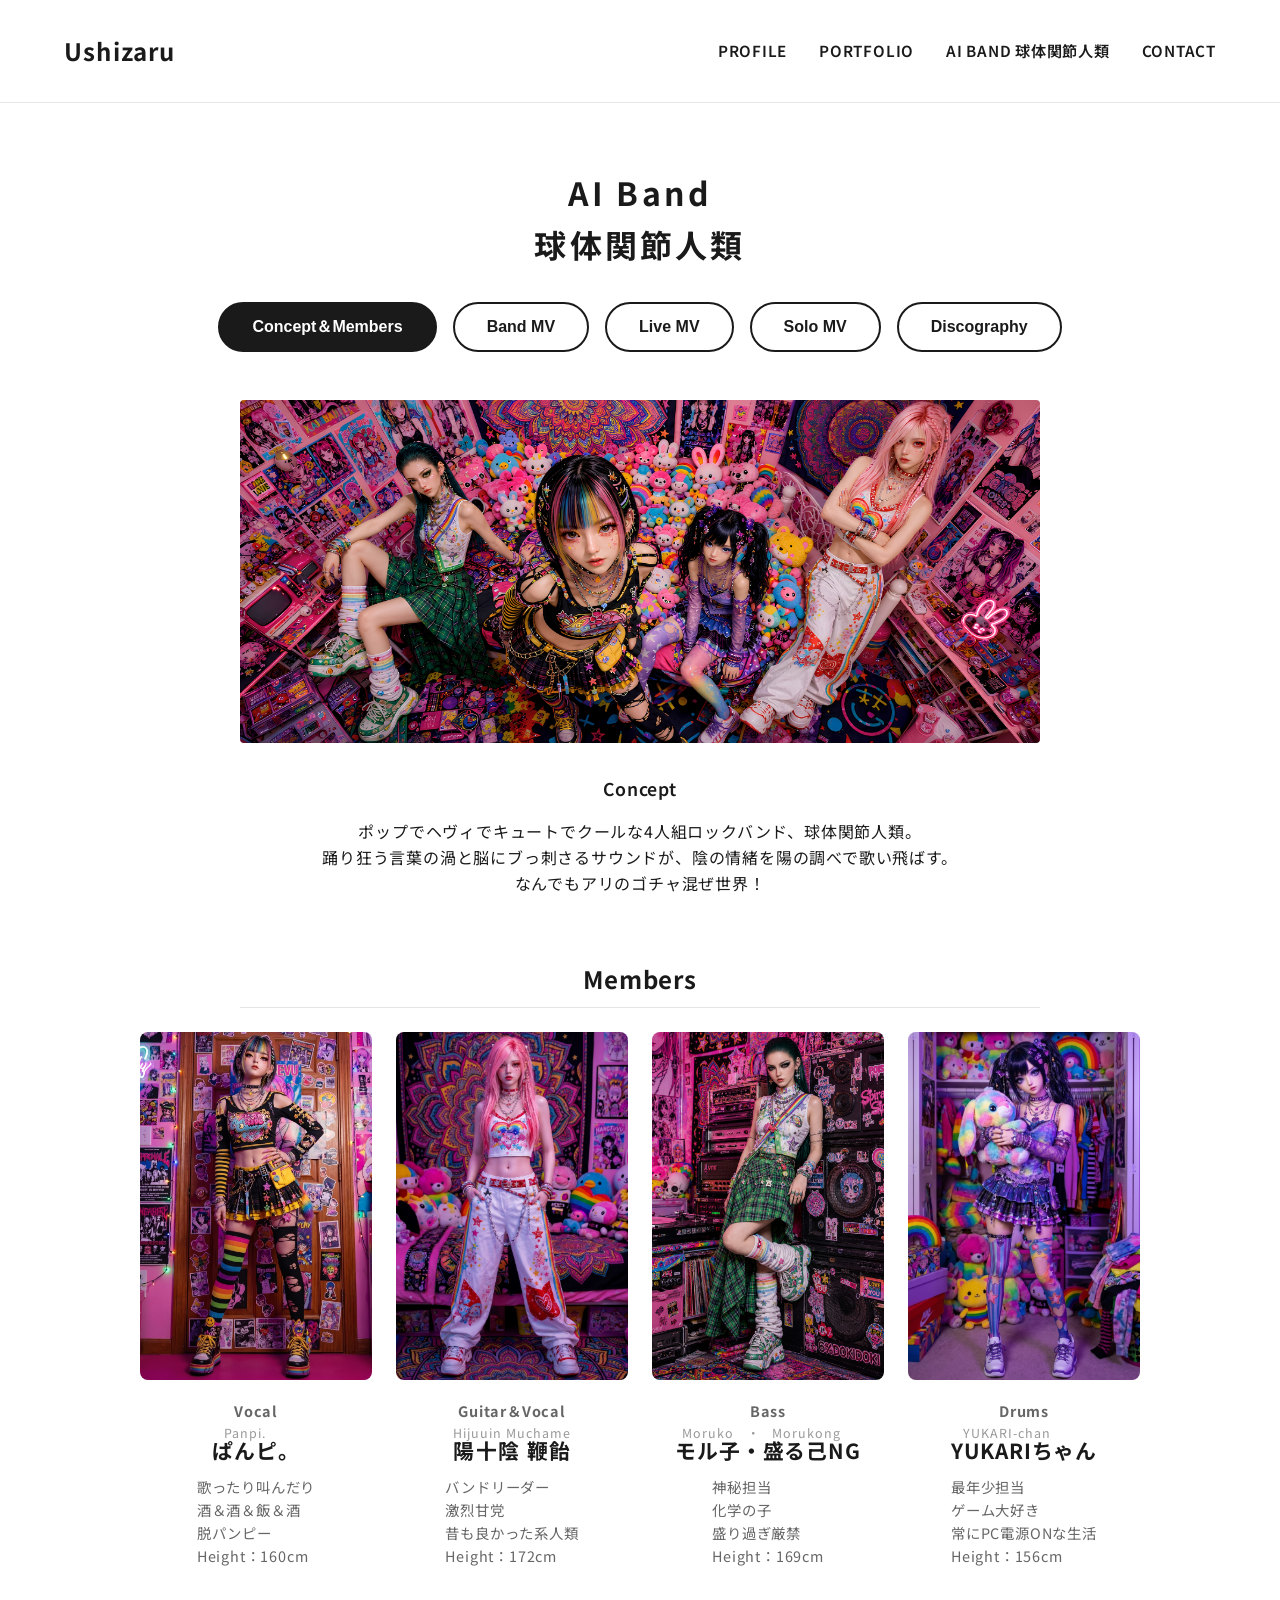
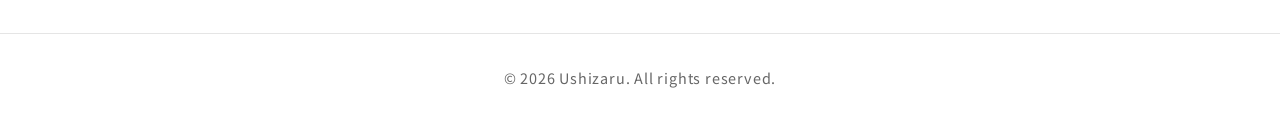
==== commit 38a19c96: "Add files via upload" ====
--- a/band.html
+++ b/band.html
@@ -43,6 +43,7 @@
         <div class="works-tabs" role="tablist" aria-label="球体関節人類のコンテンツ" style="margin-top: 2rem;">
             <button class="tab-btn active" type="button" role="tab" aria-selected="true" aria-controls="tab-concept" data-target="tab-concept">Concept＆Members</button>
             <button class="tab-btn" type="button" role="tab" aria-selected="false" aria-controls="tab-band-mv" data-target="tab-band-mv">Band MV</button>
+            <button class="tab-btn" type="button" role="tab" aria-selected="false" aria-controls="tab-live-mv" data-target="tab-live-mv">Live MV</button>
             <button class="tab-btn" type="button" role="tab" aria-selected="false" aria-controls="tab-solo-mv" data-target="tab-solo-mv">Solo MV</button>
             <button class="tab-btn" type="button" role="tab" aria-selected="false" aria-controls="tab-discography" data-target="tab-discography">Discography</button>
         </div>
@@ -173,12 +174,6 @@
                     <div class="youtube-thumbnail" data-video-id="lj90clzRVlk"></div>
                     <h3 class="work-title" style="margin-top: 1rem; font-size: 1.1rem;">夕辱晒し</h3>
                 </div>
-                <!-- 3 -->
-                <div class="work-item">
-                    <div class="youtube-thumbnail" data-video-id="AKvztmyL7lQ"></div>
-                    <h3 class="work-title" style="margin-top: 1rem; font-size: 1.1rem;">真理 on ネット-MARIONETTE- Live
-                        ver</h3>
-                </div>
                 <!-- 4 -->
                 <div class="work-item">
                     <div class="youtube-thumbnail" data-video-id="7z_bVMbMSkY"></div>
@@ -253,6 +248,29 @@
                 <div class="work-item">
                     <div class="youtube-thumbnail" data-video-id="NyTBk6dZ0Lc"></div>
                     <h3 class="work-title" style="margin-top: 1rem; font-size: 1.1rem;">ハッピー♡パピルス攻撃</h3>
+                </div>
+            </div>
+        </div>
+
+        <!-- Live MV タブ -->
+        <div id="tab-live-mv" class="tab-content" role="tabpanel" hidden>
+            <h2
+                style="margin-bottom: 1.5rem; text-align: center; border-bottom: 1px solid var(--border-color); padding-bottom: 0.5rem; max-width: 800px; margin-left: auto; margin-right: auto;">
+                Live MV
+            </h2>
+            <div class="works-grid" style="margin-bottom: 4rem;">
+                <div class="work-item">
+                    <div class="latest-badge">LATEST</div>
+                    <div class="youtube-thumbnail" data-video-id="S5ZJ6lk4JBU"></div>
+                    <h3 class="work-title" style="margin-top: 1rem; font-size: 1.1rem;">真理 on ネット-MARIONETTE- Live at AI Music Showcase</h3>
+                </div>
+                <div class="work-item">
+                    <div class="youtube-thumbnail" data-video-id="ov3htMtxF-4"></div>
+                    <h3 class="work-title" style="margin-top: 1rem; font-size: 1.1rem;">理想郷中毒 Live at AI Music Showcase</h3>
+                </div>
+                <div class="work-item">
+                    <div class="youtube-thumbnail" data-video-id="AKvztmyL7lQ"></div>
+                    <h3 class="work-title" style="margin-top: 1rem; font-size: 1.1rem;">真理 on ネット-MARIONETTE- Live ver</h3>
                 </div>
             </div>
         </div>
@@ -267,6 +285,10 @@
                 <!-- 1 -->
                 <div class="work-item">
                     <div class="latest-badge">LATEST</div>
+                    <div class="youtube-thumbnail" data-video-id="f3RwBC55DAI"></div>
+                    <h3 class="work-title" style="margin-top: 1rem; font-size: 1.1rem;">Poppin' FAN Shooter</h3>
+                </div>
+                <div class="work-item">
                     <div class="youtube-thumbnail" data-video-id="PFSzWEXIK48"></div>
                     <h3 class="work-title" style="margin-top: 1rem; font-size: 1.1rem;">介錯異っ血♡えくすキュン死ょなー！！</h3>
                 </div>
